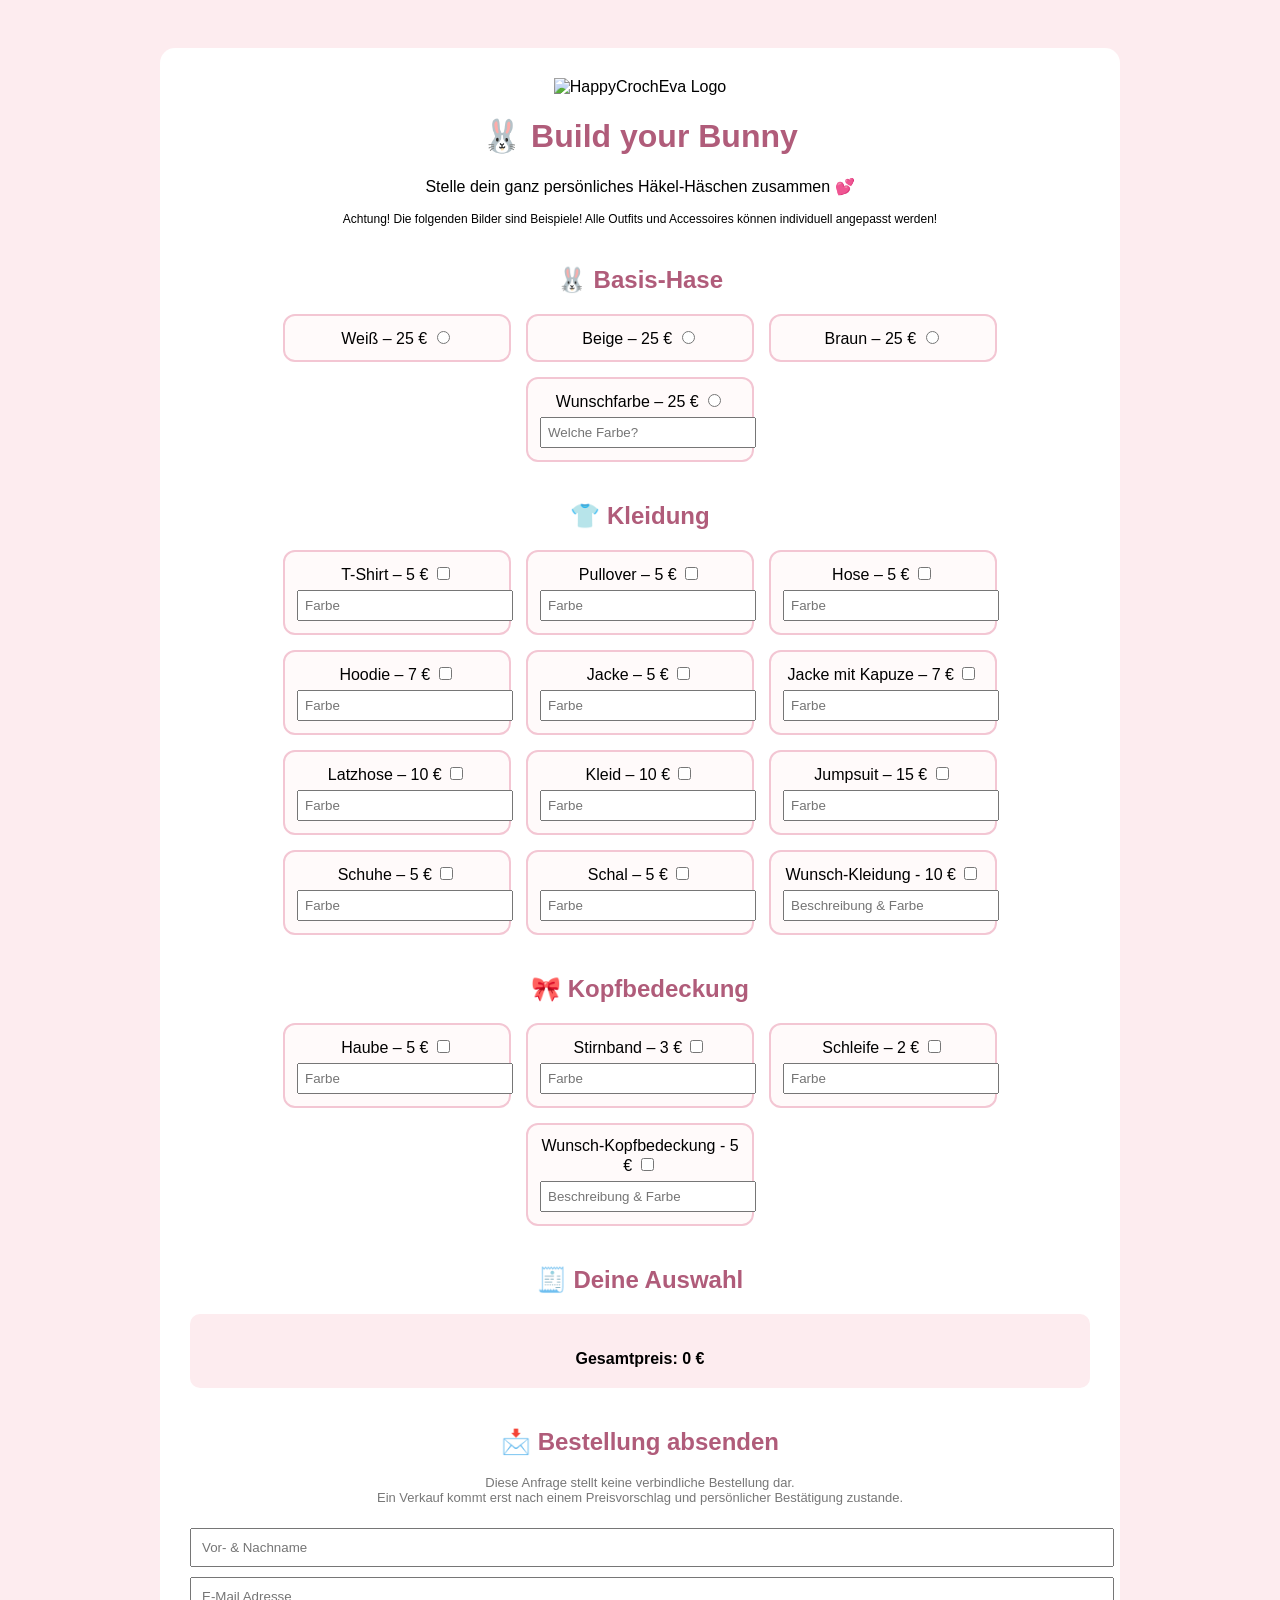
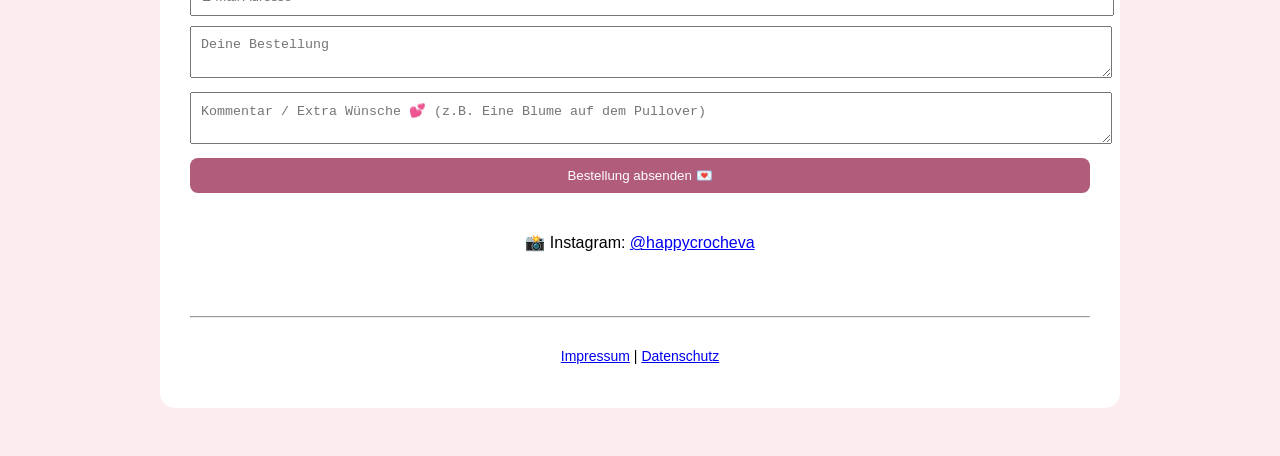
==== index.html @ 024eae22 "Add files via upload" ====
<!DOCTYPE html>
<html lang="de">
<head>
<meta charset="UTF-8">
<title>Häkel-Hasi Konfigurator</title>

<style>
body {
    font-family: Arial, sans-serif;
    background-color: #fdecef;
    display: flex;
    justify-content: center;
}

.container {
    width: 90%;
    max-width: 900px;
    background-color: #fff;
    padding: 30px;
    margin: 40px 0;
    border-radius: 15px;
    text-align: center;
}

h1, h2 {
    color: #b05c7a;
}

.section {
    margin: 40px 0;
}

.options {
    display: flex;
    justify-content: center;
    gap: 15px;
    flex-wrap: wrap;
}

.option {
    border: 2px solid #f3c6d3;
    padding: 12px;
    width: 200px;
    border-radius: 12px;
    background-color: #fffafa;
}

.option img {
    width: 100%;
    border-radius: 10px;
    margin-bottom: 8px;
}

.color-input {
    width: 100%;
    padding: 6px;
    margin-top: 6px;
}

#summary {
    background-color: #fdecef;
    padding: 20px;
    border-radius: 10px;
}

form input, form textarea, button {
    width: 100%;
    padding: 10px;
    margin-top: 10px;
}

button {
    background-color: #b05c7a;
    color: white;
    border: none;
    border-radius: 8px;
    cursor: pointer;
}
</style>
</head>

<body>
<div class="container">

<img src="logo.png" alt="HappyCrochEva Logo" width="180">

<h1>🐰 Build your Bunny</h1>
<p>Stelle dein ganz persönliches Häkel-Häschen zusammen 💕</p>
<p style="font-size: 12px;">Achtung! Die folgenden Bilder sind Beispiele! Alle Outfits und Accessoires können individuell angepasst werden!</p>

<!-- BASIS -->
<div class="section">
<h2>🐰 Basis-Hase</h2>
<div class="options">

<label class="option">
Weiß – 25 €
<input type="radio" name="basis" value="Basis: Weiß" data-price="25">
</label>

<label class="option">
Beige – 25 €
<input type="radio" name="basis" value="Basis: Beige" data-price="25">
</label>

<label class="option">
Braun – 25 €
<input type="radio" name="basis" value="Basis: Braun" data-price="25">
</label>

<label class="option">
Wunschfarbe – 25 €
<input type="radio" name="basis" value="Basis: Wunschfarbe" data-price="25">
<input type="text" class="color-input" placeholder="Welche Farbe?">
</label>

</div>
</div>

<!-- KLEIDUNG -->
<div class="section">
<h2>👕 Kleidung</h2>
<div class="options">

<label class="option">
T-Shirt – 5 €
<input type="checkbox" value="T-Shirt" data-price="5">
<input type="text" class="color-input" placeholder="Farbe">
</label>

<label class="option">
Pullover – 5 €
<input type="checkbox" value="Pullover" data-price="5">
<input type="text" class="color-input" placeholder="Farbe">
</label>

<label class="option">
Hose – 5 €
<input type="checkbox" value="Hose" data-price="5">
<input type="text" class="color-input" placeholder="Farbe">
</label>

<label class="option">
Hoodie – 7 €
<input type="checkbox" value="Hoodie" data-price="7">
<input type="text" class="color-input" placeholder="Farbe">
</label>

<label class="option">
Jacke – 5 €
<input type="checkbox" value="Jacke" data-price="5">
<input type="text" class="color-input" placeholder="Farbe">
</label>

<label class="option">
Jacke mit Kapuze – 7 €
<input type="checkbox" value="Jacke + Hood" data-price="7">
<input type="text" class="color-input" placeholder="Farbe">
</label>

<label class="option">
Latzhose – 10 €
<input type="checkbox" value="Latzhose" data-price="10">
<input type="text" class="color-input" placeholder="Farbe">
</label>

<label class="option">
Kleid – 10 €
<input type="checkbox" value="Kleid" data-price="10">
<input type="text" class="color-input" placeholder="Farbe">
</label>

<label class="option">
Jumpsuit – 15 €
<input type="checkbox" value="Jumpsuit" data-price="15">
<input type="text" class="color-input" placeholder="Farbe">
</label>

<label class="option">
Schuhe – 5 €
<input type="checkbox" value="Schuhe" data-price="5">
<input type="text" class="color-input" placeholder="Farbe">
</label>

<label class="option">
Schal – 5 €
<input type="checkbox" value="Schal" data-price="5">
<input type="text" class="color-input" placeholder="Farbe">
</label>

<label class="option">
Wunsch-Kleidung - 10 €
<input type="checkbox" value="Wunsch-Kleidung" data-price="10">
<input type="text" class="color-input" placeholder="Beschreibung & Farbe">
</label>

</div>
</div>

<!-- KOPFBEDECKUNG -->
<div class="section">
<h2>🎀 Kopfbedeckung</h2>
<div class="options">

<label class="option">
Haube – 5 €
<input type="checkbox" value="Haube" data-price="5">
<input type="text" class="color-input" placeholder="Farbe">
</label>

<label class="option">
Stirnband – 3 €
<input type="checkbox" value="Stirnband" data-price="3">
<input type="text" class="color-input" placeholder="Farbe">
</label>

<label class="option">
Schleife – 2 €
<input type="checkbox" value="Schleife" data-price="2">
<input type="text" class="color-input" placeholder="Farbe">
</label>

<label class="option">
Wunsch-Kopfbedeckung - 5 €
<input type="checkbox" value="Wunsch-Kopfbedeckung" data-price="5">
<input type="text" class="color-input" placeholder="Beschreibung & Farbe">
</label>

</div>
</div>

<!-- ZUSAMMENFASSUNG -->
<div class="section">
<h2>🧾 Deine Auswahl</h2>
<div id="summary">
<ul id="list"></ul>
<strong>Gesamtpreis: <span id="total">0</span> €</strong>
</div>
</div>

<!-- FORMULAR -->
<div class="section">
<h2>📩 Bestellung absenden</h2>

<p style="font-size: 13px; color: #777;">
Diese Anfrage stellt keine verbindliche Bestellung dar.
<br>
Ein Verkauf kommt erst nach einem Preisvorschlag und persönlicher Bestätigung zustande.
</p>

<form action="https://formspree.io/f/mgoovren" method="POST">
<input type="text" name="Name" placeholder="Vor- & Nachname" required>
<input type="email" name="E-Mail" placeholder="E-Mail Adresse" required>

<textarea name="Bestellung" id="orderText" readonly placeholder="Deine Bestellung"></textarea>
<textarea name="Kommentar" placeholder="Kommentar / Extra Wünsche 💕 (z.B. Eine Blume auf dem Pullover)"></textarea>

<button type="submit">Bestellung absenden 💌</button>
</form>
</div>

<p>
📸 Instagram:
<a href="https://www.instagram.com/happycrocheva/?hl=de" target="_blank">
@happycrocheva
</a>
</p>
<br>
<hr style="margin: 30px 0;">

<p style="font-size: 14px;">
<a href="impressum.html">Impressum</a> |
<a href="datenschutz.html">Datenschutz</a>
</p>

</div>

<script>
const list = document.getElementById("list");
const total = document.getElementById("total");
const orderText = document.getElementById("orderText");

function updateSummary() {
    list.innerHTML = "";
    let sum = 0;
    let text = "";

    document.querySelectorAll(".option").forEach(option => {
        const input = option.querySelector("input[type='checkbox'], input[type='radio']");
        const color = option.querySelector(".color-input");

        if (input && input.checked && input.dataset.price !== undefined) {
            const price = parseInt(input.dataset.price);
            const colorInfo = color && color.value ? ` (Farbe: ${color.value})` : "";
            const line = `${input.value}${colorInfo} – ${price} €`;

            sum += price;
            list.innerHTML += `<li>${line}</li>`;
            text += line + "\n";
        }
    });

    total.textContent = sum;
    orderText.value = text + "\nGesamtpreis: " + sum + " €";
}

document.querySelectorAll("input").forEach(i =>
    i.addEventListener("change", updateSummary)
);
</script>

</body>
</html>
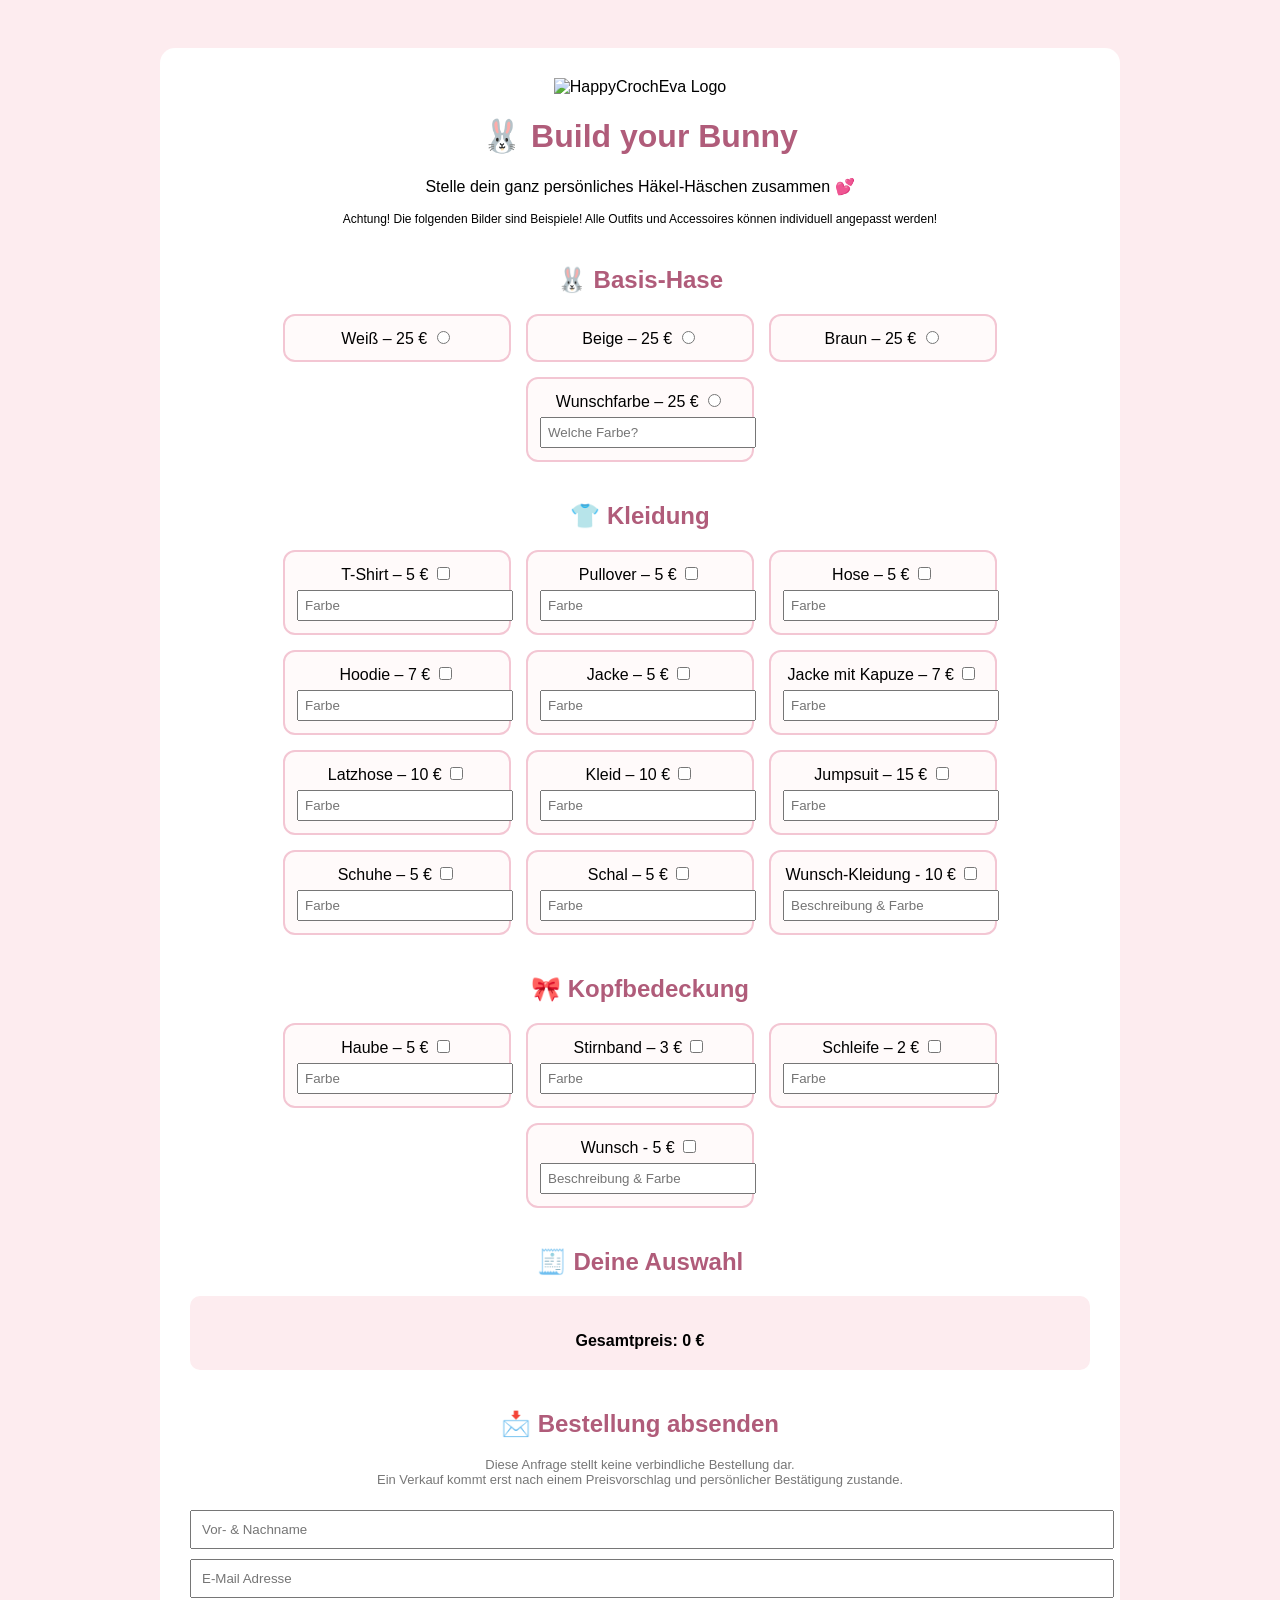
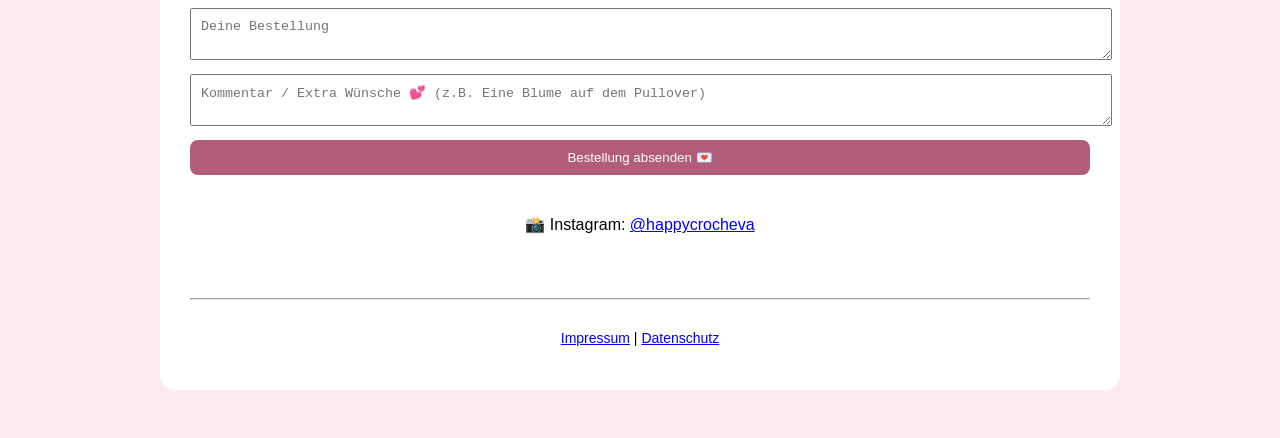
==== commit edfc84b7: "Update index.html" ====
--- a/index.html
+++ b/index.html
@@ -221,7 +221,7 @@
 </label>
 
 <label class="option">
-Wunsch-Kopfbedeckung - 5 €
+Wunsch - 5 €
 <input type="checkbox" value="Wunsch-Kopfbedeckung" data-price="5">
 <input type="text" class="color-input" placeholder="Beschreibung & Farbe">
 </label>
@@ -310,4 +310,5 @@
 </script>
 
 </body>
-</html>+
+</html>
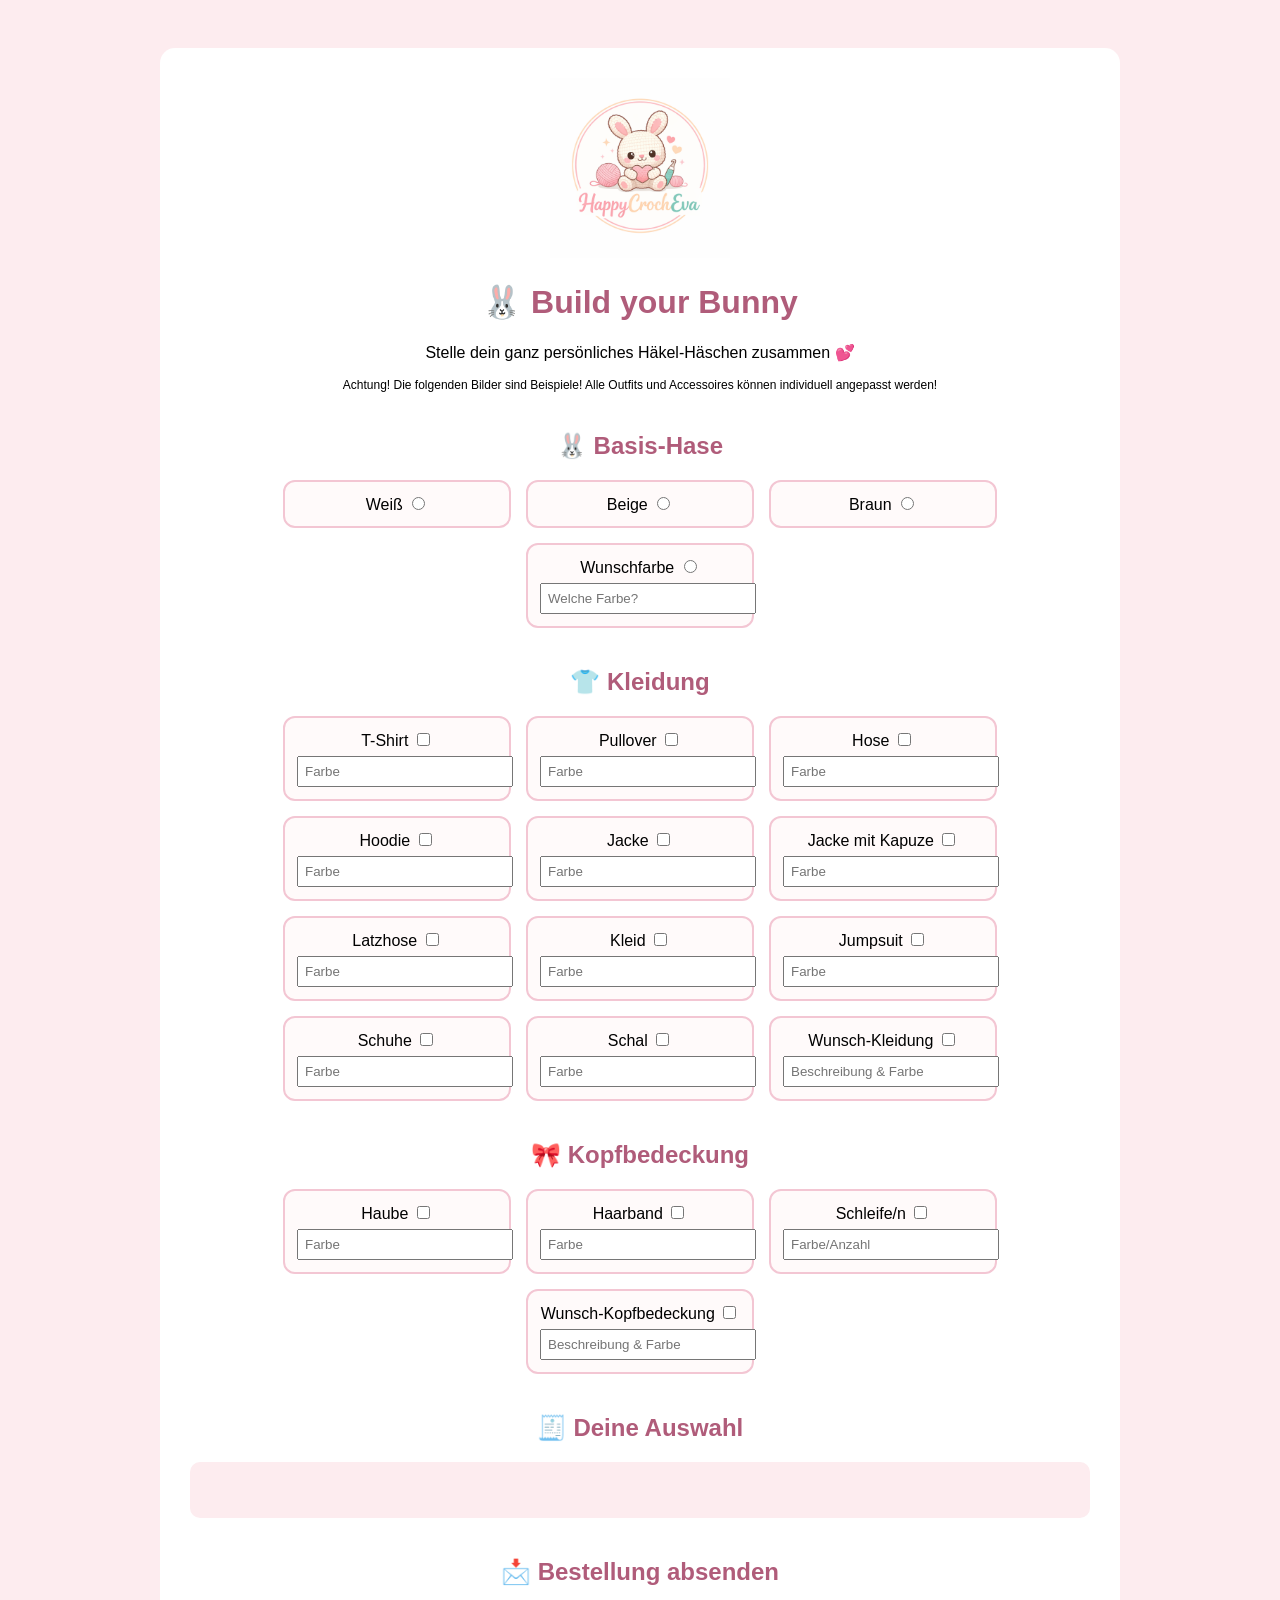
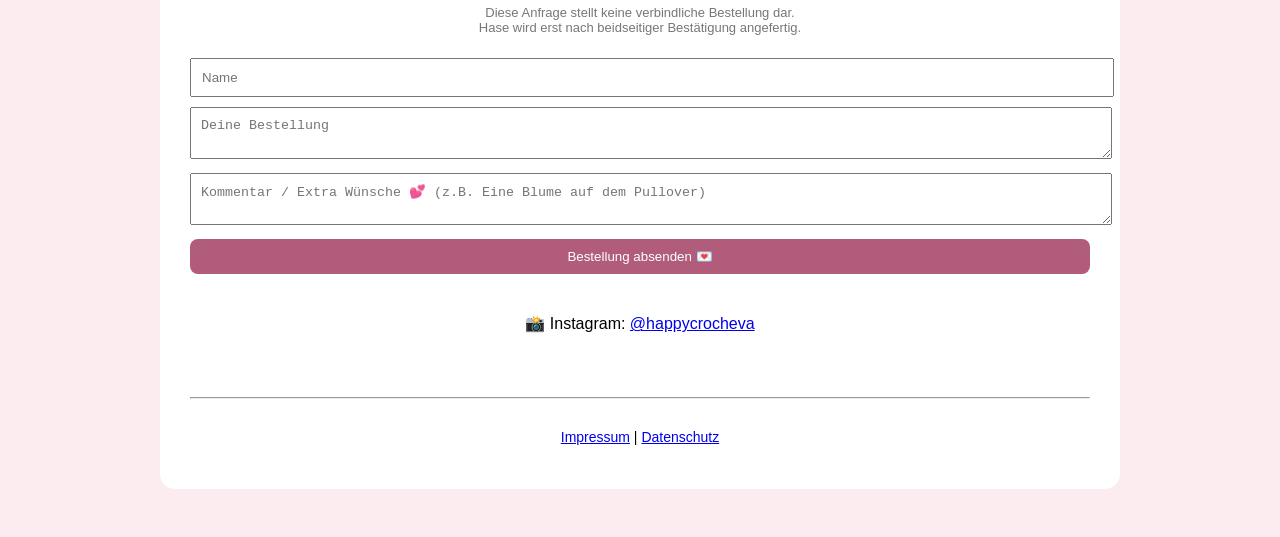
==== commit d9cf2f24: "Update index.html" ====
--- a/index.html
+++ b/index.html
@@ -94,23 +94,23 @@
 <div class="options">
 
 <label class="option">
-Weiß – 25 €
-<input type="radio" name="basis" value="Basis: Weiß" data-price="25">
-</label>
-
-<label class="option">
-Beige – 25 €
-<input type="radio" name="basis" value="Basis: Beige" data-price="25">
-</label>
-
-<label class="option">
-Braun – 25 €
-<input type="radio" name="basis" value="Basis: Braun" data-price="25">
-</label>
-
-<label class="option">
-Wunschfarbe – 25 €
-<input type="radio" name="basis" value="Basis: Wunschfarbe" data-price="25">
+Weiß
+<input type="radio" name="basis" value="Basis: Weiß">
+</label>
+
+<label class="option">
+Beige
+<input type="radio" name="basis" value="Basis: Beige">
+</label>
+
+<label class="option">
+Braun 
+<input type="radio" name="basis" value="Basis: Braun">
+</label>
+
+<label class="option">
+Wunschfarbe
+<input type="radio" name="basis" value="Basis: Wunschfarbe">
 <input type="text" class="color-input" placeholder="Welche Farbe?">
 </label>
 
@@ -123,74 +123,74 @@
 <div class="options">
 
 <label class="option">
-T-Shirt – 5 €
-<input type="checkbox" value="T-Shirt" data-price="5">
-<input type="text" class="color-input" placeholder="Farbe">
-</label>
-
-<label class="option">
-Pullover – 5 €
-<input type="checkbox" value="Pullover" data-price="5">
-<input type="text" class="color-input" placeholder="Farbe">
-</label>
-
-<label class="option">
-Hose – 5 €
-<input type="checkbox" value="Hose" data-price="5">
-<input type="text" class="color-input" placeholder="Farbe">
-</label>
-
-<label class="option">
-Hoodie – 7 €
-<input type="checkbox" value="Hoodie" data-price="7">
-<input type="text" class="color-input" placeholder="Farbe">
-</label>
-
-<label class="option">
-Jacke – 5 €
-<input type="checkbox" value="Jacke" data-price="5">
-<input type="text" class="color-input" placeholder="Farbe">
-</label>
-
-<label class="option">
-Jacke mit Kapuze – 7 €
-<input type="checkbox" value="Jacke + Hood" data-price="7">
-<input type="text" class="color-input" placeholder="Farbe">
-</label>
-
-<label class="option">
-Latzhose – 10 €
-<input type="checkbox" value="Latzhose" data-price="10">
-<input type="text" class="color-input" placeholder="Farbe">
-</label>
-
-<label class="option">
-Kleid – 10 €
-<input type="checkbox" value="Kleid" data-price="10">
-<input type="text" class="color-input" placeholder="Farbe">
-</label>
-
-<label class="option">
-Jumpsuit – 15 €
-<input type="checkbox" value="Jumpsuit" data-price="15">
-<input type="text" class="color-input" placeholder="Farbe">
-</label>
-
-<label class="option">
-Schuhe – 5 €
-<input type="checkbox" value="Schuhe" data-price="5">
-<input type="text" class="color-input" placeholder="Farbe">
-</label>
-
-<label class="option">
-Schal – 5 €
-<input type="checkbox" value="Schal" data-price="5">
-<input type="text" class="color-input" placeholder="Farbe">
-</label>
-
-<label class="option">
-Wunsch-Kleidung - 10 €
-<input type="checkbox" value="Wunsch-Kleidung" data-price="10">
+T-Shirt
+<input type="checkbox" value="T-Shirt">
+<input type="text" class="color-input" placeholder="Farbe">
+</label>
+
+<label class="option">
+Pullover
+<input type="checkbox" value="Pullover">
+<input type="text" class="color-input" placeholder="Farbe">
+</label>
+
+<label class="option">
+Hose
+<input type="checkbox" value="Hose">
+<input type="text" class="color-input" placeholder="Farbe">
+</label>
+
+<label class="option">
+Hoodie
+<input type="checkbox" value="Hoodie">
+<input type="text" class="color-input" placeholder="Farbe">
+</label>
+
+<label class="option">
+Jacke
+<input type="checkbox" value="Jacke">
+<input type="text" class="color-input" placeholder="Farbe">
+</label>
+
+<label class="option">
+Jacke mit Kapuze 
+<input type="checkbox" value="Jacke + Hood">
+<input type="text" class="color-input" placeholder="Farbe">
+</label>
+
+<label class="option">
+Latzhose
+<input type="checkbox" value="Latzhose">
+<input type="text" class="color-input" placeholder="Farbe">
+</label>
+
+<label class="option">
+Kleid
+<input type="checkbox" value="Kleid">
+<input type="text" class="color-input" placeholder="Farbe">
+</label>
+
+<label class="option">
+Jumpsuit
+<input type="checkbox" value="Jumpsuit">
+<input type="text" class="color-input" placeholder="Farbe">
+</label>
+
+<label class="option">
+Schuhe
+<input type="checkbox" value="Schuhe">
+<input type="text" class="color-input" placeholder="Farbe">
+</label>
+
+<label class="option">
+Schal
+<input type="checkbox" value="Schal">
+<input type="text" class="color-input" placeholder="Farbe">
+</label>
+
+<label class="option">
+Wunsch-Kleidung
+<input type="checkbox" value="Wunsch-Kleidung">
 <input type="text" class="color-input" placeholder="Beschreibung & Farbe">
 </label>
 
@@ -203,26 +203,26 @@
 <div class="options">
 
 <label class="option">
-Haube – 5 €
-<input type="checkbox" value="Haube" data-price="5">
-<input type="text" class="color-input" placeholder="Farbe">
-</label>
-
-<label class="option">
-Stirnband – 3 €
-<input type="checkbox" value="Stirnband" data-price="3">
-<input type="text" class="color-input" placeholder="Farbe">
-</label>
-
-<label class="option">
-Schleife – 2 €
-<input type="checkbox" value="Schleife" data-price="2">
-<input type="text" class="color-input" placeholder="Farbe">
-</label>
-
-<label class="option">
-Wunsch - 5 €
-<input type="checkbox" value="Wunsch-Kopfbedeckung" data-price="5">
+Haube
+<input type="checkbox" value="Haube">
+<input type="text" class="color-input" placeholder="Farbe">
+</label>
+
+<label class="option">
+Haarband
+<input type="checkbox" value="Haarband">
+<input type="text" class="color-input" placeholder="Farbe">
+</label>
+
+<label class="option">
+Schleife/n
+<input type="checkbox" value="Schleife">
+<input type="text" class="color-input" placeholder="Farbe/Anzahl">
+</label>
+
+<label class="option">
+Wunsch-Kopfbedeckung
+<input type="checkbox" value="Wunsch-Kopfbedeckung">
 <input type="text" class="color-input" placeholder="Beschreibung & Farbe">
 </label>
 
@@ -234,7 +234,6 @@
 <h2>🧾 Deine Auswahl</h2>
 <div id="summary">
 <ul id="list"></ul>
-<strong>Gesamtpreis: <span id="total">0</span> €</strong>
 </div>
 </div>
 
@@ -245,12 +244,11 @@
 <p style="font-size: 13px; color: #777;">
 Diese Anfrage stellt keine verbindliche Bestellung dar.
 <br>
-Ein Verkauf kommt erst nach einem Preisvorschlag und persönlicher Bestätigung zustande.
+Hase wird erst nach beidseitiger Bestätigung angefertig.
 </p>
 
 <form action="https://formspree.io/f/mgoovren" method="POST">
-<input type="text" name="Name" placeholder="Vor- & Nachname" required>
-<input type="email" name="E-Mail" placeholder="E-Mail Adresse" required>
+<input type="text" name="Name" placeholder="Name" required>
 
 <textarea name="Bestellung" id="orderText" readonly placeholder="Deine Bestellung"></textarea>
 <textarea name="Kommentar" placeholder="Kommentar / Extra Wünsche 💕 (z.B. Eine Blume auf dem Pullover)"></textarea>
@@ -312,3 +310,4 @@
 </body>
 
 </html>
+
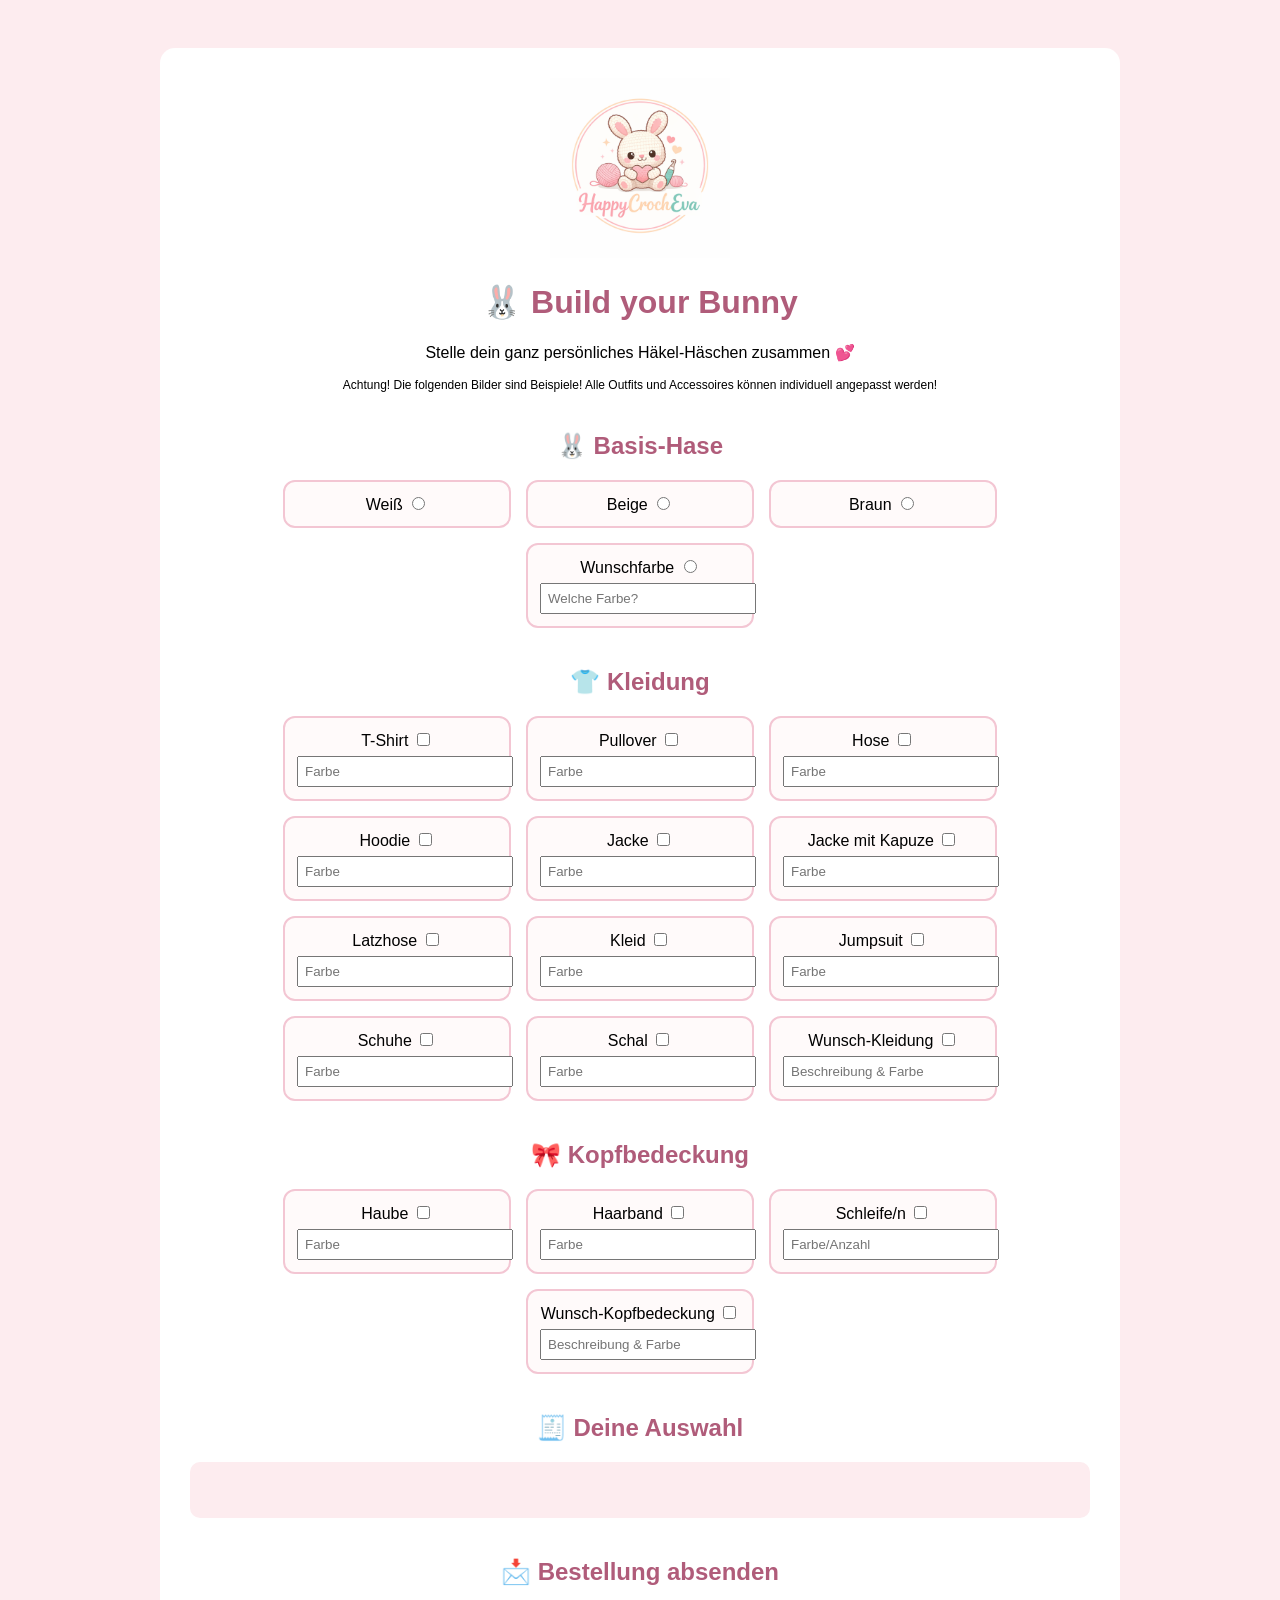
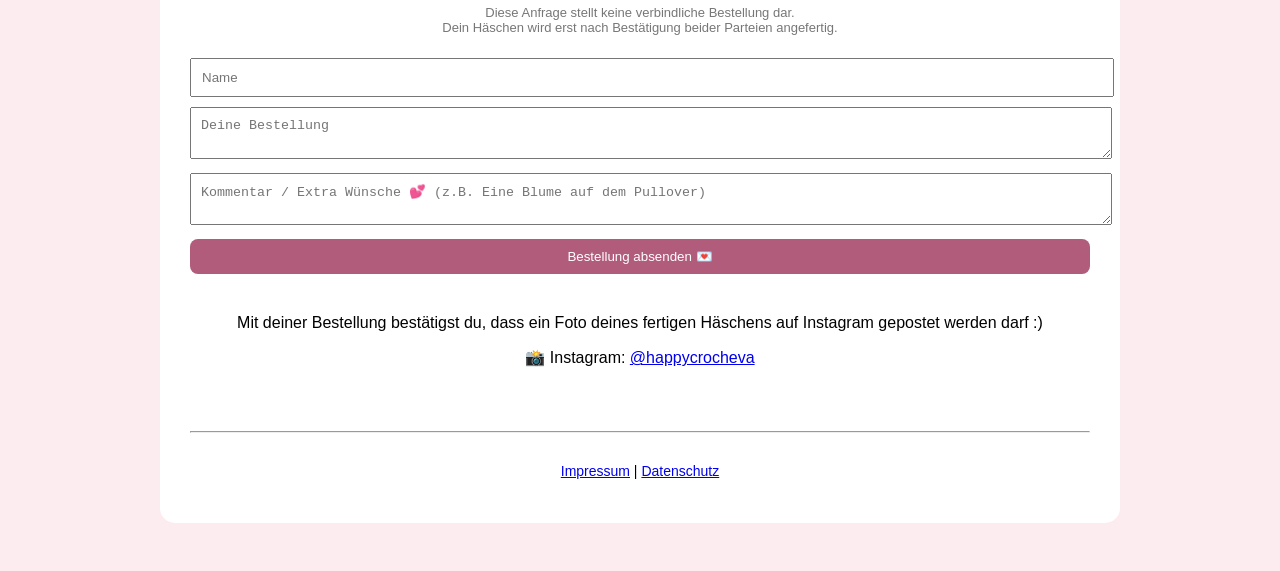
==== commit 25f3c83e: "Update index.html" ====
--- a/index.html
+++ b/index.html
@@ -244,7 +244,7 @@
 <p style="font-size: 13px; color: #777;">
 Diese Anfrage stellt keine verbindliche Bestellung dar.
 <br>
-Hase wird erst nach beidseitiger Bestätigung angefertig.
+Dein Häschen wird erst nach Bestätigung beider Parteien angefertig.
 </p>
 
 <form action="https://formspree.io/f/mgoovren" method="POST">
@@ -256,7 +256,7 @@
 <button type="submit">Bestellung absenden 💌</button>
 </form>
 </div>
-
+<p>Mit deiner Bestellung bestätigst du, dass ein Foto deines fertigen Häschens auf Instagram gepostet werden darf :)</p>
 <p>
 📸 Instagram:
 <a href="https://www.instagram.com/happycrocheva/?hl=de" target="_blank">
@@ -311,3 +311,4 @@
 
 </html>
 
+
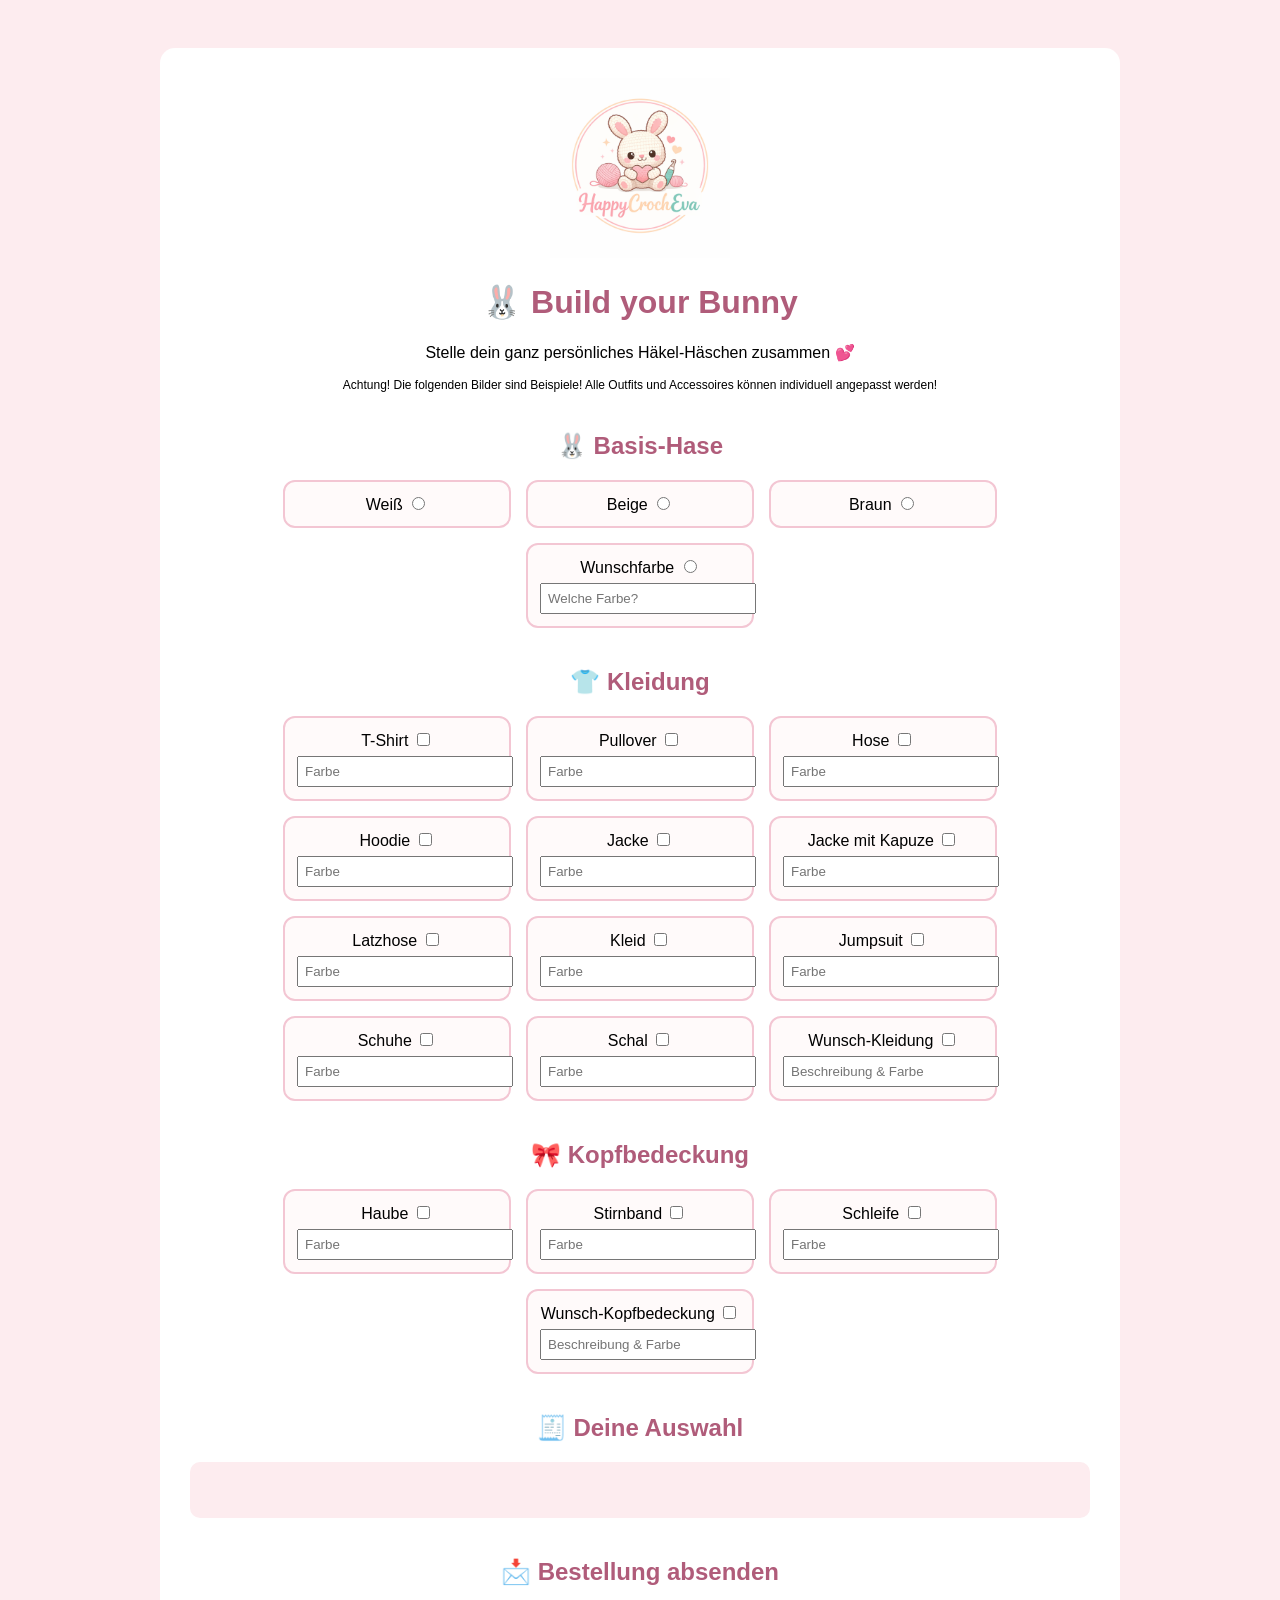
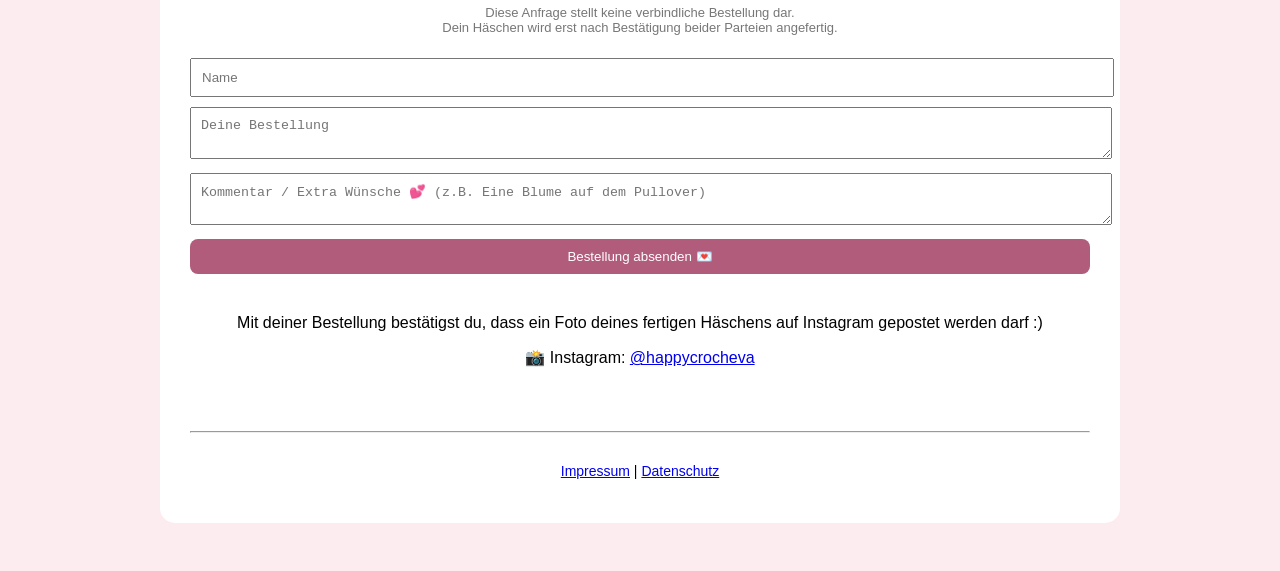
==== commit ccd2fe49: "Update index.html" ====
--- a/index.html
+++ b/index.html
@@ -95,22 +95,22 @@
 
 <label class="option">
 Weiß
-<input type="radio" name="basis" value="Basis: Weiß">
+<input type="radio" name="basis" value="Basis: Weiß" data-price="25">
 </label>
 
 <label class="option">
 Beige
-<input type="radio" name="basis" value="Basis: Beige">
-</label>
-
-<label class="option">
-Braun 
-<input type="radio" name="basis" value="Basis: Braun">
+<input type="radio" name="basis" value="Basis: Beige" data-price="25">
+</label>
+
+<label class="option">
+Braun
+<input type="radio" name="basis" value="Basis: Braun" data-price="25">
 </label>
 
 <label class="option">
 Wunschfarbe
-<input type="radio" name="basis" value="Basis: Wunschfarbe">
+<input type="radio" name="basis" value="Basis: Wunschfarbe" data-price="25">
 <input type="text" class="color-input" placeholder="Welche Farbe?">
 </label>
 
@@ -124,73 +124,73 @@
 
 <label class="option">
 T-Shirt
-<input type="checkbox" value="T-Shirt">
+<input type="checkbox" value="T-Shirt" data-price="5">
 <input type="text" class="color-input" placeholder="Farbe">
 </label>
 
 <label class="option">
 Pullover
-<input type="checkbox" value="Pullover">
+<input type="checkbox" value="Pullover" data-price="5">
 <input type="text" class="color-input" placeholder="Farbe">
 </label>
 
 <label class="option">
 Hose
-<input type="checkbox" value="Hose">
+<input type="checkbox" value="Hose" data-price="5">
 <input type="text" class="color-input" placeholder="Farbe">
 </label>
 
 <label class="option">
 Hoodie
-<input type="checkbox" value="Hoodie">
+<input type="checkbox" value="Hoodie" data-price="7">
 <input type="text" class="color-input" placeholder="Farbe">
 </label>
 
 <label class="option">
 Jacke
-<input type="checkbox" value="Jacke">
-<input type="text" class="color-input" placeholder="Farbe">
-</label>
-
-<label class="option">
-Jacke mit Kapuze 
-<input type="checkbox" value="Jacke + Hood">
+<input type="checkbox" value="Jacke" data-price="5">
+<input type="text" class="color-input" placeholder="Farbe">
+</label>
+
+<label class="option">
+Jacke mit Kapuze
+<input type="checkbox" value="Jacke + Hood" data-price="7">
 <input type="text" class="color-input" placeholder="Farbe">
 </label>
 
 <label class="option">
 Latzhose
-<input type="checkbox" value="Latzhose">
-<input type="text" class="color-input" placeholder="Farbe">
-</label>
-
-<label class="option">
-Kleid
-<input type="checkbox" value="Kleid">
+<input type="checkbox" value="Latzhose" data-price="10">
+<input type="text" class="color-input" placeholder="Farbe">
+</label>
+
+<label class="option">
+Kleid 
+<input type="checkbox" value="Kleid" data-price="10">
 <input type="text" class="color-input" placeholder="Farbe">
 </label>
 
 <label class="option">
 Jumpsuit
-<input type="checkbox" value="Jumpsuit">
+<input type="checkbox" value="Jumpsuit" data-price="15">
 <input type="text" class="color-input" placeholder="Farbe">
 </label>
 
 <label class="option">
 Schuhe
-<input type="checkbox" value="Schuhe">
+<input type="checkbox" value="Schuhe" data-price="5">
 <input type="text" class="color-input" placeholder="Farbe">
 </label>
 
 <label class="option">
 Schal
-<input type="checkbox" value="Schal">
+<input type="checkbox" value="Schal" data-price="5">
 <input type="text" class="color-input" placeholder="Farbe">
 </label>
 
 <label class="option">
 Wunsch-Kleidung
-<input type="checkbox" value="Wunsch-Kleidung">
+<input type="checkbox" value="Wunsch-Kleidung" data-price="10">
 <input type="text" class="color-input" placeholder="Beschreibung & Farbe">
 </label>
 
@@ -203,26 +203,26 @@
 <div class="options">
 
 <label class="option">
-Haube
-<input type="checkbox" value="Haube">
-<input type="text" class="color-input" placeholder="Farbe">
-</label>
-
-<label class="option">
-Haarband
-<input type="checkbox" value="Haarband">
-<input type="text" class="color-input" placeholder="Farbe">
-</label>
-
-<label class="option">
-Schleife/n
-<input type="checkbox" value="Schleife">
-<input type="text" class="color-input" placeholder="Farbe/Anzahl">
+Haube 
+<input type="checkbox" value="Haube" data-price="5">
+<input type="text" class="color-input" placeholder="Farbe">
+</label>
+
+<label class="option">
+Stirnband
+<input type="checkbox" value="Stirnband" data-price="3">
+<input type="text" class="color-input" placeholder="Farbe">
+</label>
+
+<label class="option">
+Schleife 
+<input type="checkbox" value="Schleife" data-price="2">
+<input type="text" class="color-input" placeholder="Farbe">
 </label>
 
 <label class="option">
 Wunsch-Kopfbedeckung
-<input type="checkbox" value="Wunsch-Kopfbedeckung">
+<input type="checkbox" value="Wunsch" data-price="5">
 <input type="text" class="color-input" placeholder="Beschreibung & Farbe">
 </label>
 
@@ -312,3 +312,4 @@
 </html>
 
 
+
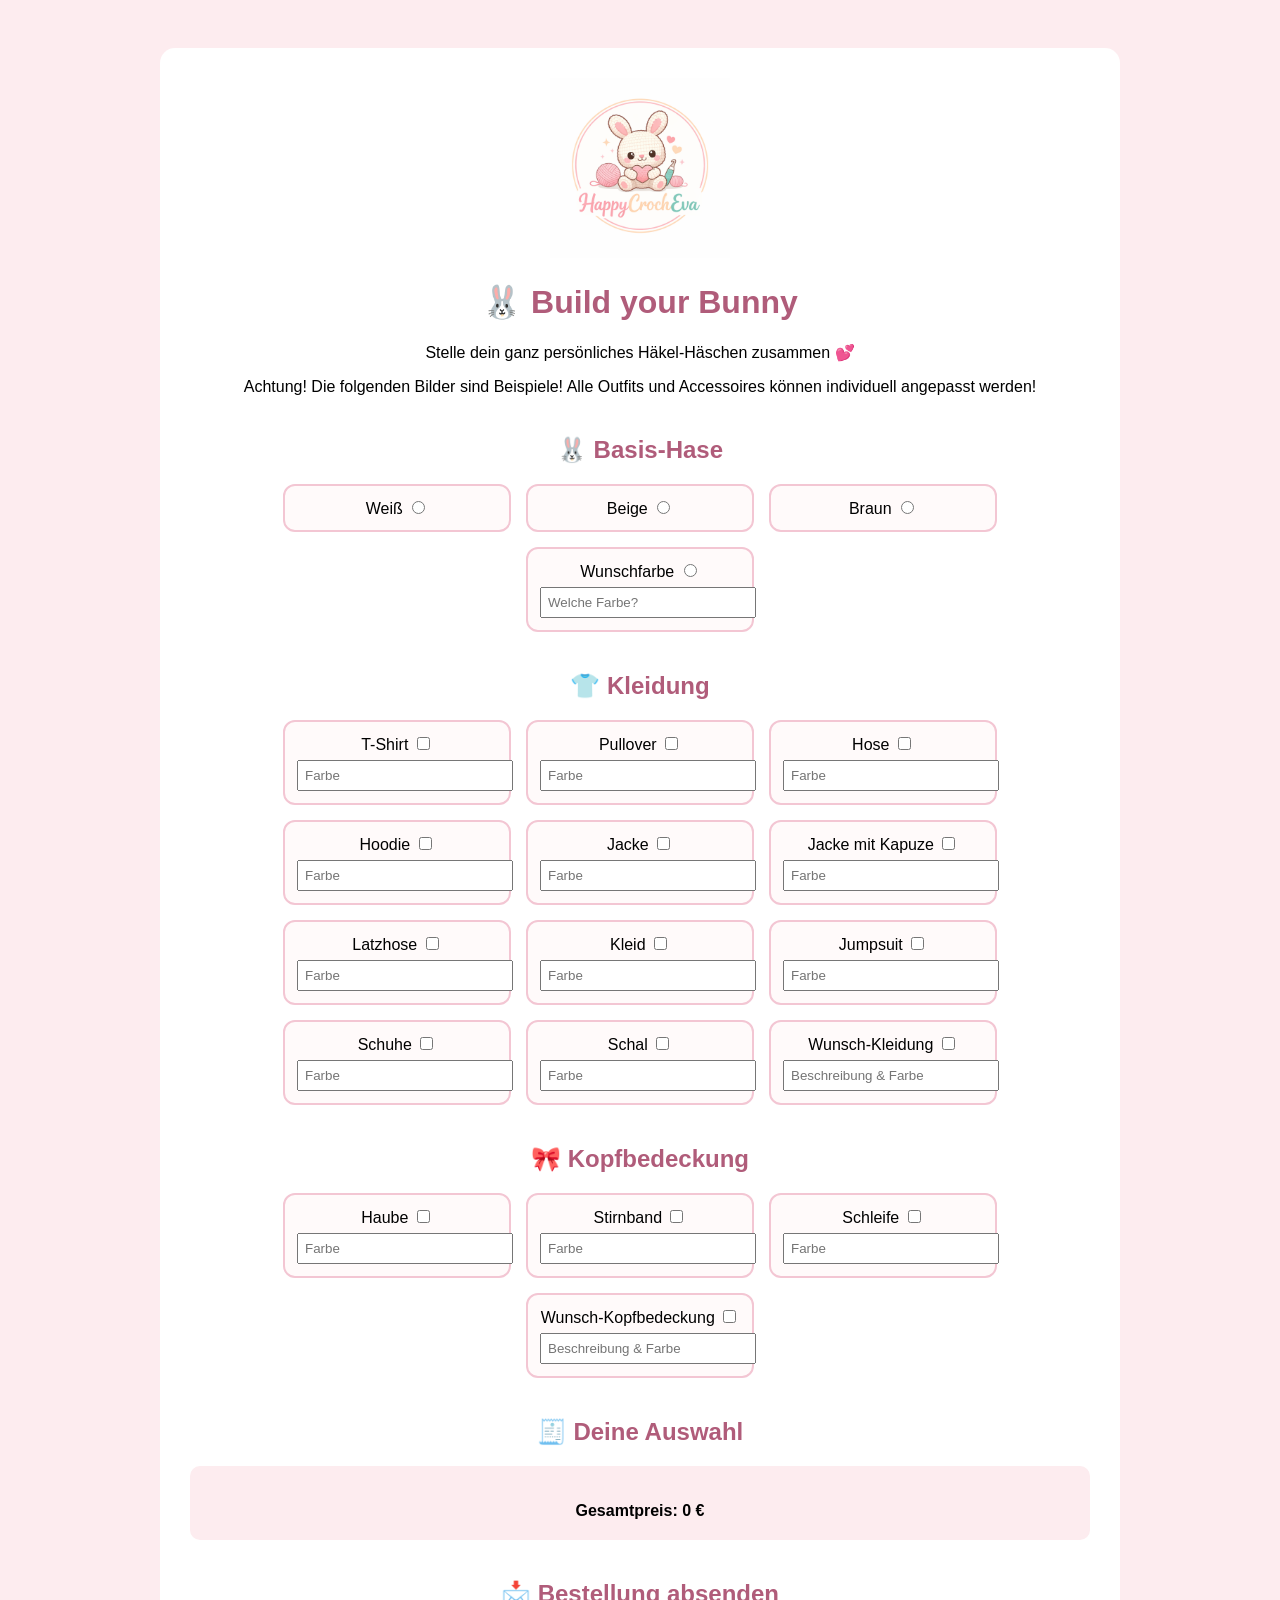
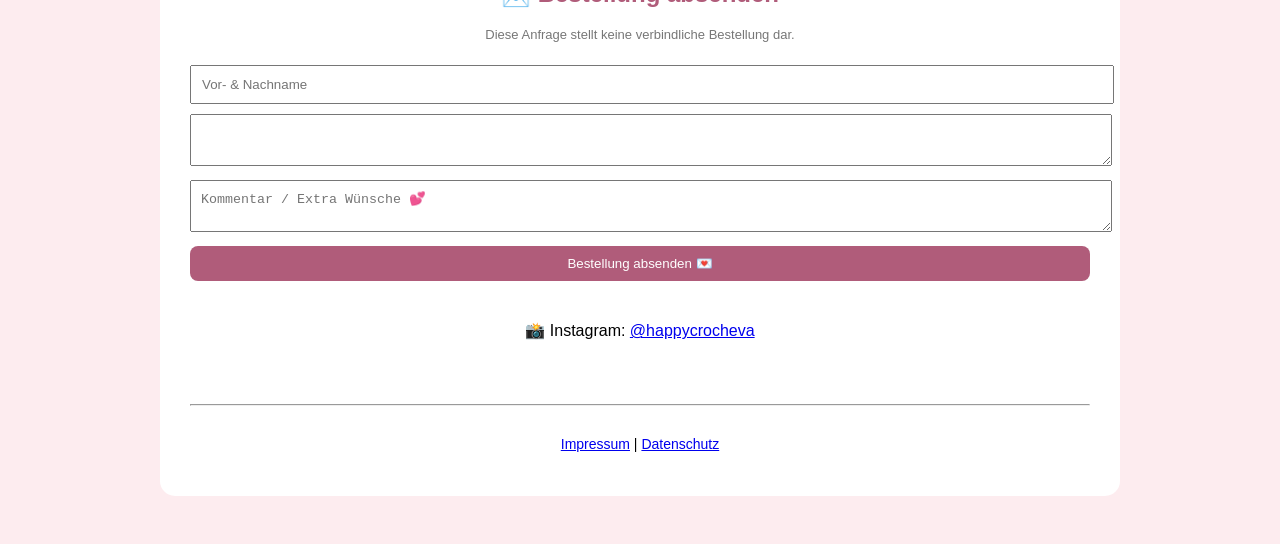
==== commit 5142a26b: "Update index.html" ====
--- a/index.html
+++ b/index.html
@@ -86,7 +86,7 @@
 
 <h1>🐰 Build your Bunny</h1>
 <p>Stelle dein ganz persönliches Häkel-Häschen zusammen 💕</p>
-<p style="font-size: 12px;">Achtung! Die folgenden Bilder sind Beispiele! Alle Outfits und Accessoires können individuell angepasst werden!</p>
+<p>Achtung! Die folgenden Bilder sind Beispiele! Alle Outfits und Accessoires können individuell angepasst werden!</p>
 
 <!-- BASIS -->
 <div class="section">
@@ -165,7 +165,7 @@
 </label>
 
 <label class="option">
-Kleid 
+Kleid
 <input type="checkbox" value="Kleid" data-price="10">
 <input type="text" class="color-input" placeholder="Farbe">
 </label>
@@ -203,7 +203,7 @@
 <div class="options">
 
 <label class="option">
-Haube 
+Haube
 <input type="checkbox" value="Haube" data-price="5">
 <input type="text" class="color-input" placeholder="Farbe">
 </label>
@@ -215,14 +215,14 @@
 </label>
 
 <label class="option">
-Schleife 
+Schleife
 <input type="checkbox" value="Schleife" data-price="2">
 <input type="text" class="color-input" placeholder="Farbe">
 </label>
 
 <label class="option">
 Wunsch-Kopfbedeckung
-<input type="checkbox" value="Wunsch" data-price="5">
+<input type="checkbox" value="Wunsch-Kopfbedeckung" data-price="5">
 <input type="text" class="color-input" placeholder="Beschreibung & Farbe">
 </label>
 
@@ -234,6 +234,7 @@
 <h2>🧾 Deine Auswahl</h2>
 <div id="summary">
 <ul id="list"></ul>
+<strong>Gesamtpreis: <span id="total">0</span> €</strong>
 </div>
 </div>
 
@@ -243,20 +244,18 @@
 
 <p style="font-size: 13px; color: #777;">
 Diese Anfrage stellt keine verbindliche Bestellung dar.
-<br>
-Dein Häschen wird erst nach Bestätigung beider Parteien angefertig.
 </p>
 
 <form action="https://formspree.io/f/mgoovren" method="POST">
-<input type="text" name="Name" placeholder="Name" required>
-
-<textarea name="Bestellung" id="orderText" readonly placeholder="Deine Bestellung"></textarea>
-<textarea name="Kommentar" placeholder="Kommentar / Extra Wünsche 💕 (z.B. Eine Blume auf dem Pullover)"></textarea>
+<input type="text" name="Name" placeholder="Vor- & Nachname" required>
+
+<textarea name="Bestellung" id="orderText" readonly></textarea>
+<textarea name="Kommentar" placeholder="Kommentar / Extra Wünsche 💕"></textarea>
 
 <button type="submit">Bestellung absenden 💌</button>
 </form>
 </div>
-<p>Mit deiner Bestellung bestätigst du, dass ein Foto deines fertigen Häschens auf Instagram gepostet werden darf :)</p>
+
 <p>
 📸 Instagram:
 <a href="https://www.instagram.com/happycrocheva/?hl=de" target="_blank">
@@ -308,8 +307,4 @@
 </script>
 
 </body>
-
 </html>
-
-
-
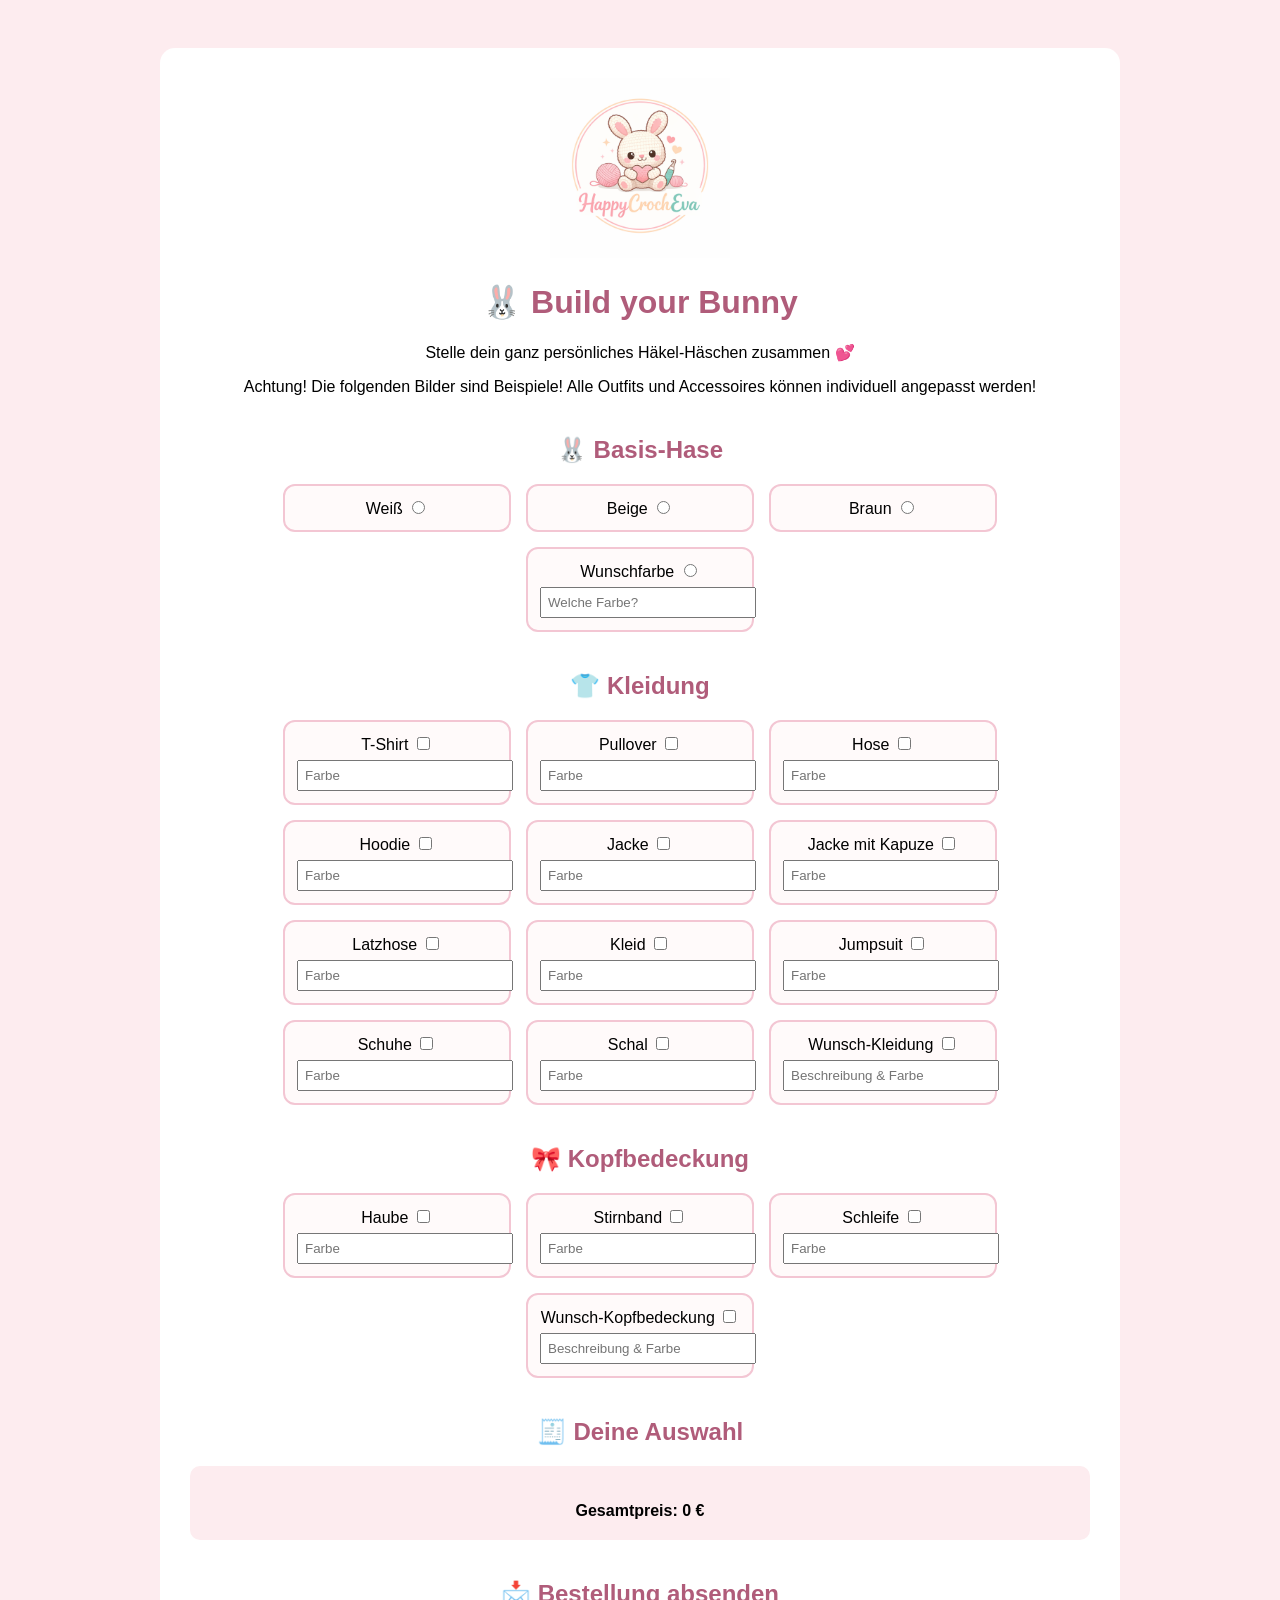
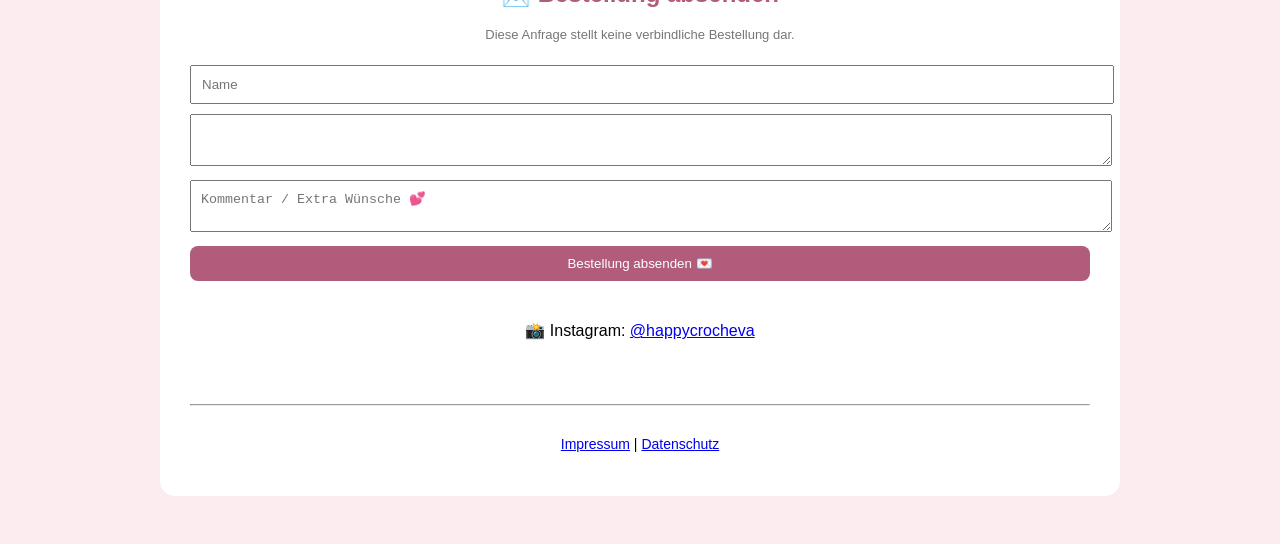
==== commit cc3de74f: "Update index.html" ====
--- a/index.html
+++ b/index.html
@@ -247,7 +247,7 @@
 </p>
 
 <form action="https://formspree.io/f/mgoovren" method="POST">
-<input type="text" name="Name" placeholder="Vor- & Nachname" required>
+<input type="text" name="Name" placeholder="Name" required>
 
 <textarea name="Bestellung" id="orderText" readonly></textarea>
 <textarea name="Kommentar" placeholder="Kommentar / Extra Wünsche 💕"></textarea>
@@ -308,3 +308,4 @@
 
 </body>
 </html>
+
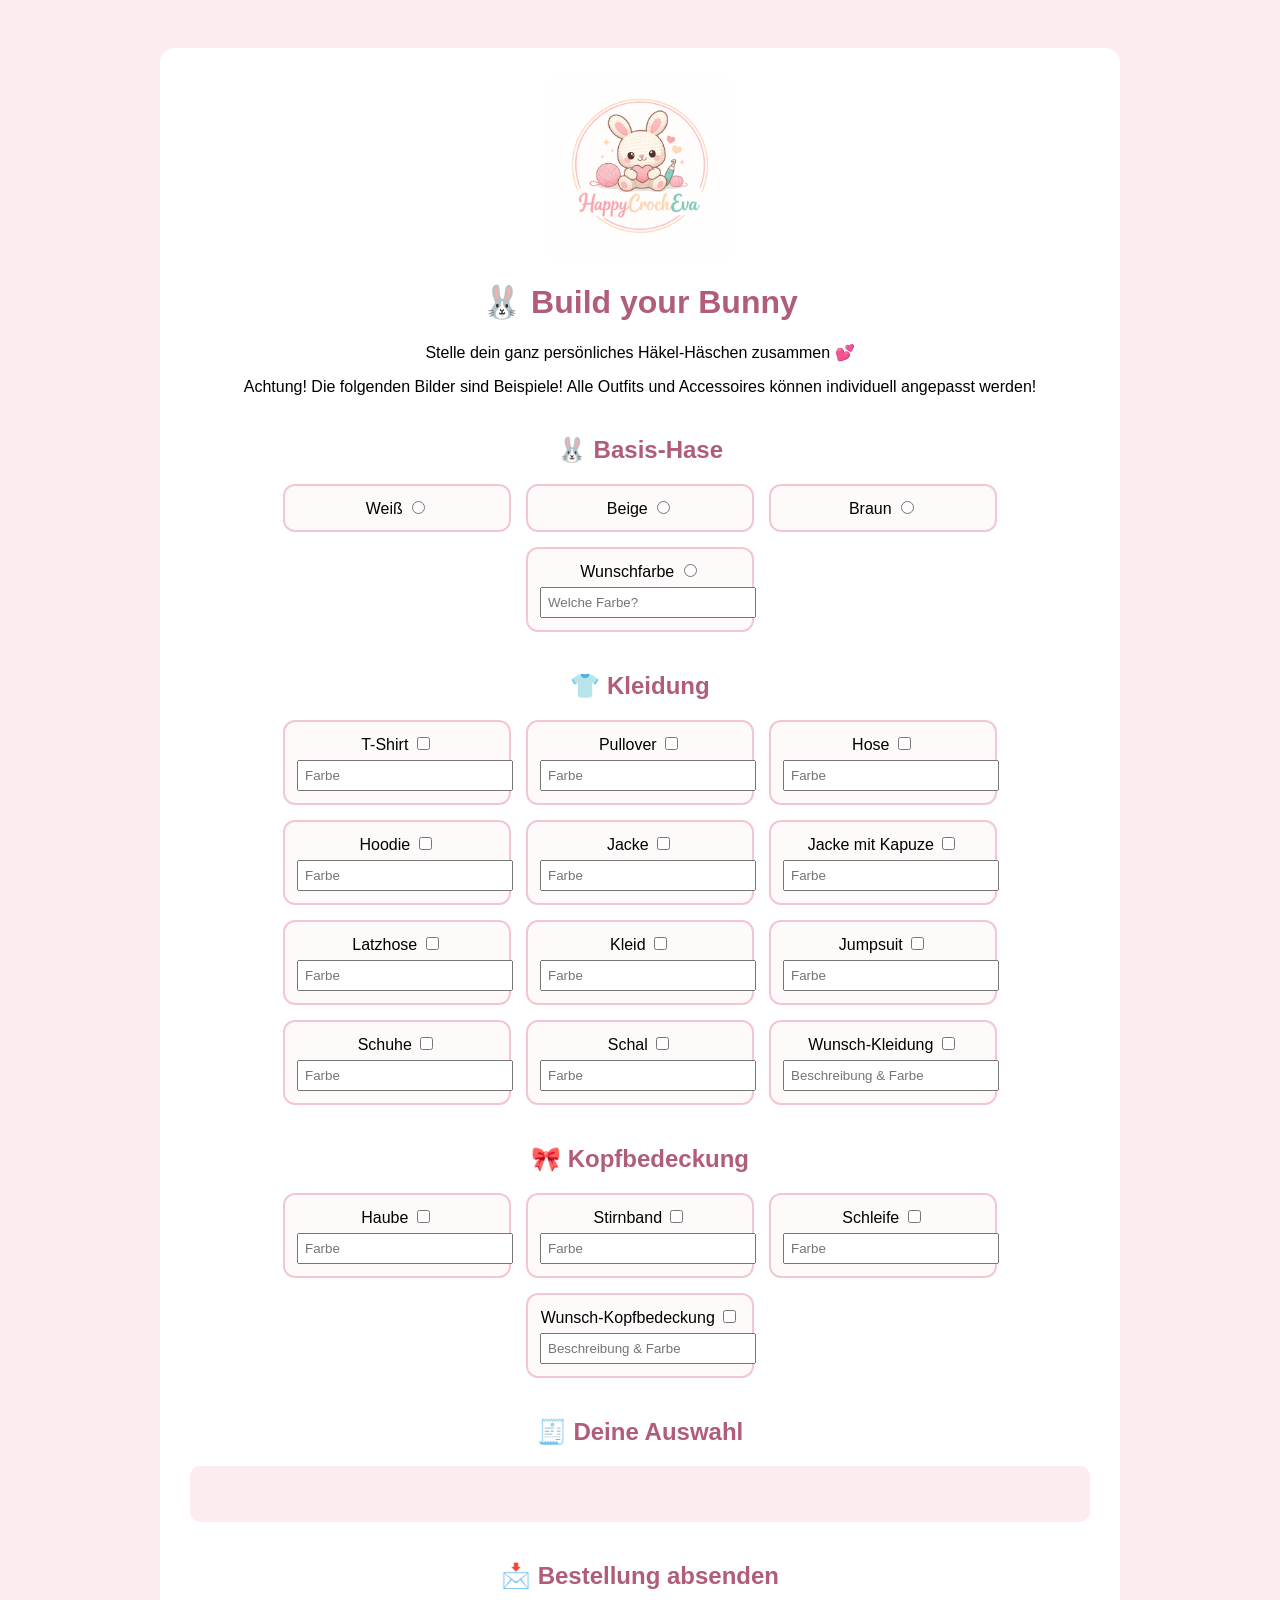
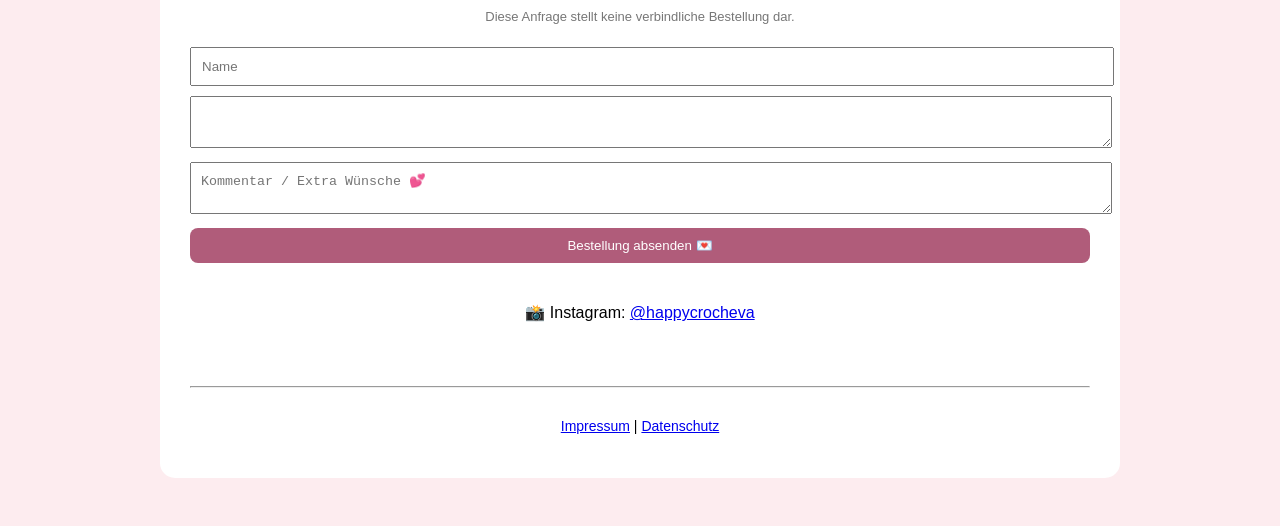
==== commit 81314ce2: "Update index.html" ====
--- a/index.html
+++ b/index.html
@@ -234,7 +234,7 @@
 <h2>🧾 Deine Auswahl</h2>
 <div id="summary">
 <ul id="list"></ul>
-<strong>Gesamtpreis: <span id="total">0</span> €</strong>
+<strong> <span id="total"></span></strong>
 </div>
 </div>
 
@@ -309,3 +309,4 @@
 </body>
 </html>
 
+
